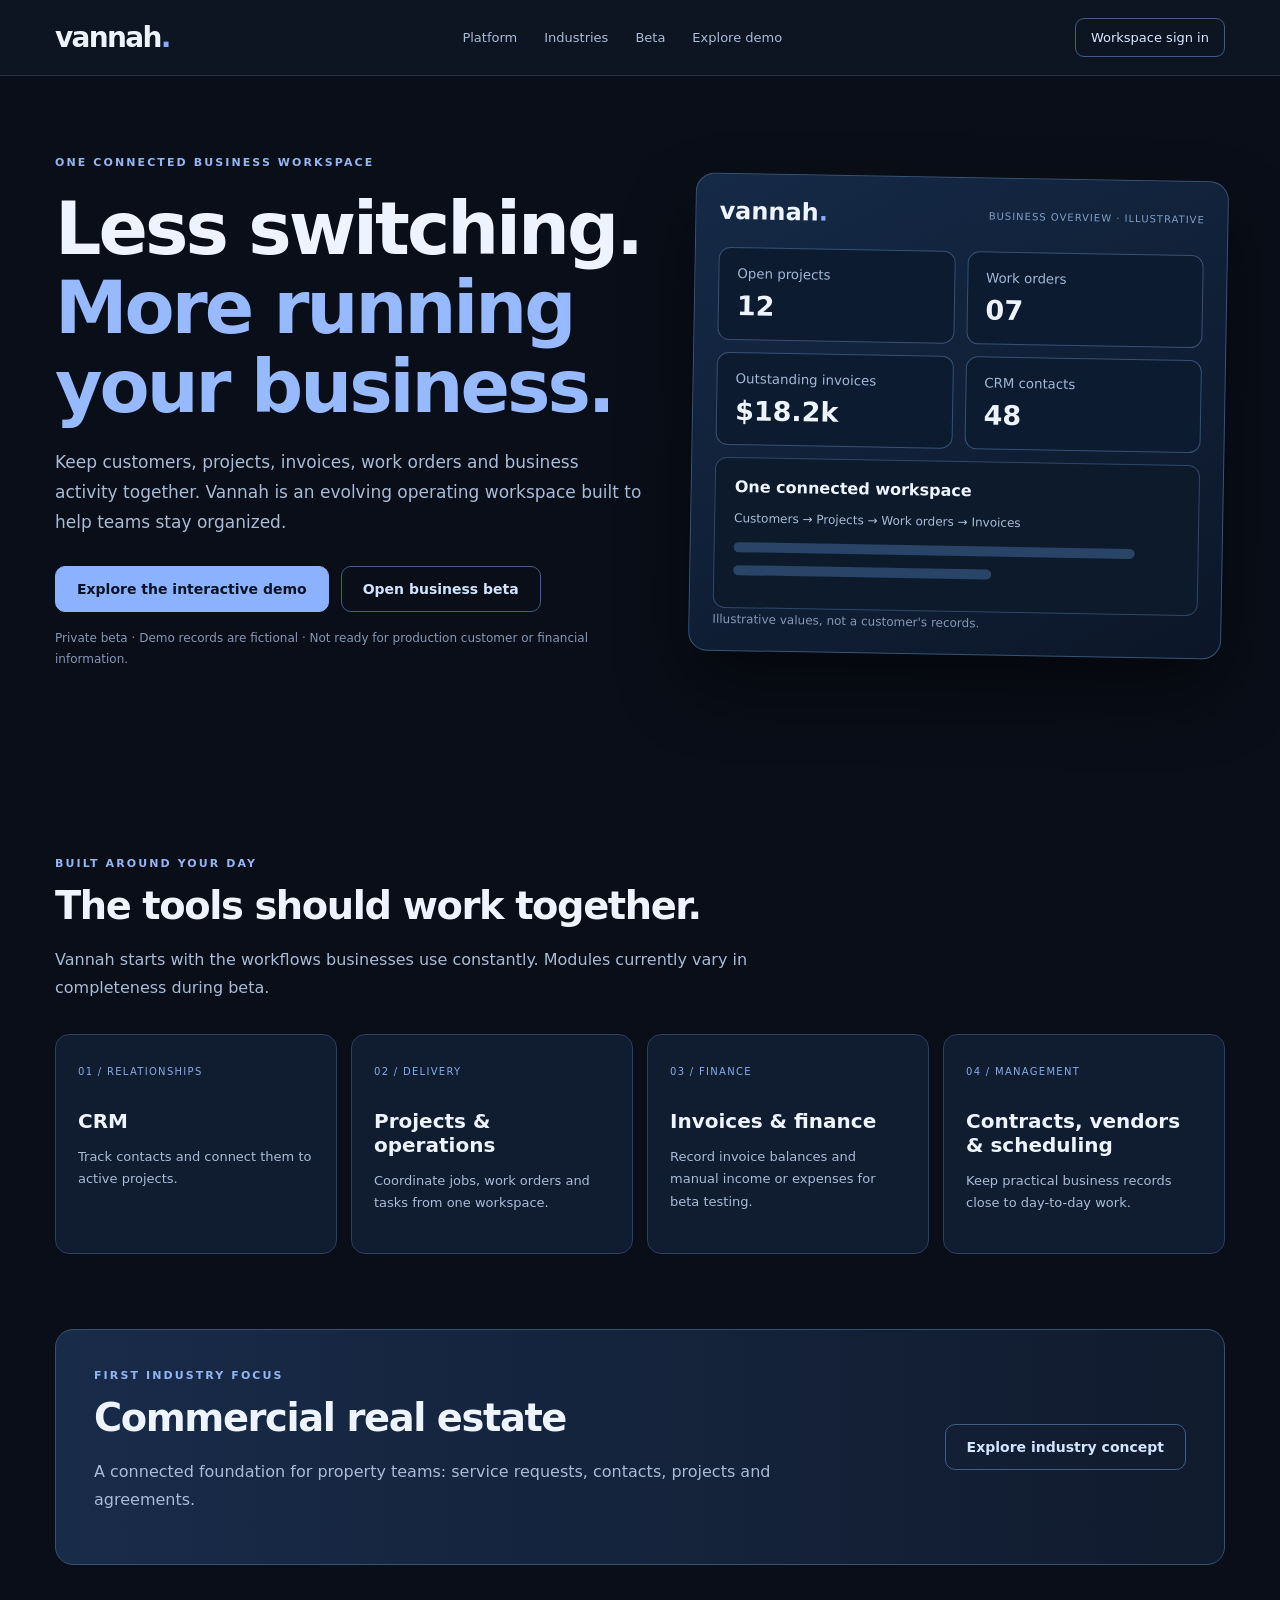
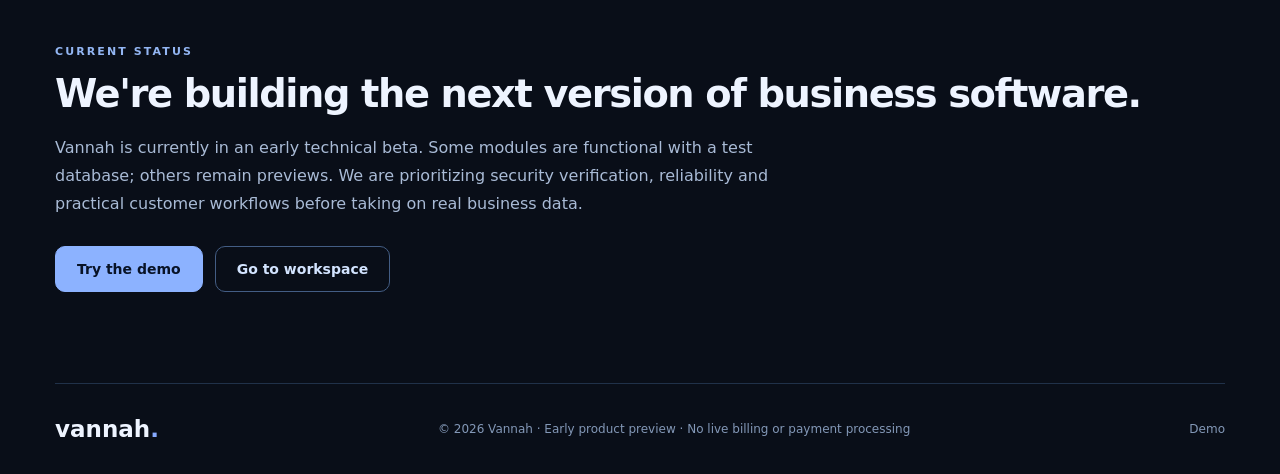
==== home.html @ e5a51d08 "Add files via upload" ====
<!DOCTYPE html><html lang="en"><head><meta charset="utf-8"><meta name="viewport" content="width=device-width,initial-scale=1"><meta name="description" content="Vannah is an emerging connected workspace for business operations, CRM, projects and finance."><title>Vannah — Your business, connected</title><link rel="stylesheet" href="site-1.7.css"></head><body>
<header class="site-nav"><a class="logo" href="home.html">vannah<span>.</span></a><nav aria-label="Main navigation"><a href="#features">Platform</a><a href="real-estate.html">Industries</a><a href="#beta">Beta</a><a href="demo.html">Explore demo</a></nav><a class="small-button" href="index.html">Workspace sign in</a></header>
<main><section class="hero wrap"><div><span class="eyebrow">ONE CONNECTED BUSINESS WORKSPACE</span><h1>Less switching.<br><em>More running your business.</em></h1><p>Keep customers, projects, invoices, work orders and business activity together. Vannah is an evolving operating workspace built to help teams stay organized.</p><div class="cta"><a class="button" href="demo.html">Explore the interactive demo</a><a class="button outline" href="index.html">Open business beta</a></div><p class="fine">Private beta · Demo records are fictional · Not ready for production customer or financial information.</p></div><div class="preview" aria-label="Illustrative dashboard"><div class="preview-top"><strong>vannah<span>.</span></strong><small>BUSINESS OVERVIEW · ILLUSTRATIVE</small></div><div class="preview-grid"><article><small>Open projects</small><b>12</b></article><article><small>Work orders</small><b>07</b></article><article><small>Outstanding invoices</small><b>$18.2k</b></article><article><small>CRM contacts</small><b>48</b></article></div><div class="preview-activity"><strong>One connected workspace</strong><p>Customers → Projects → Work orders → Invoices</p><div class="preview-line"></div><div class="preview-line short"></div></div><small class="fine">Illustrative values, not a customer's records.</small></div></section>
<section class="wrap section" id="features"><span class="eyebrow">BUILT AROUND YOUR DAY</span><h2>The tools should work together.</h2><p class="section-lead">Vannah starts with the workflows businesses use constantly. Modules currently vary in completeness during beta.</p><div class="features"><article><span>01 / RELATIONSHIPS</span><h3>CRM</h3><p>Track contacts and connect them to active projects.</p></article><article><span>02 / DELIVERY</span><h3>Projects & operations</h3><p>Coordinate jobs, work orders and tasks from one workspace.</p></article><article><span>03 / FINANCE</span><h3>Invoices & finance</h3><p>Record invoice balances and manual income or expenses for beta testing.</p></article><article><span>04 / MANAGEMENT</span><h3>Contracts, vendors & scheduling</h3><p>Keep practical business records close to day-to-day work.</p></article></div></section>
<section class="wrap band"><div><span class="eyebrow">FIRST INDUSTRY FOCUS</span><h2>Commercial real estate</h2><p>A connected foundation for property teams: service requests, contacts, projects and agreements.</p></div><a class="button outline" href="real-estate.html">Explore industry concept</a></section>
<section class="wrap section" id="beta"><span class="eyebrow">CURRENT STATUS</span><h2>We're building the next version of business software.</h2><p class="section-lead">Vannah is currently in an early technical beta. Some modules are functional with a test database; others remain previews. We are prioritizing security verification, reliability and practical customer workflows before taking on real business data.</p><div class="cta"><a class="button" href="demo.html">Try the demo</a><a class="button outline" href="index.html">Go to workspace</a></div></section></main><footer class="wrap footer"><strong>vannah<span>.</span></strong><small>© 2026 Vannah · Early product preview · No live billing or payment processing</small><a href="demo.html">Demo</a></footer></body></html>
---- site-1.7.css ----
:root{color-scheme:dark;font-family:Inter,ui-sans-serif,system-ui,-apple-system,Segoe UI,sans-serif;background:#090e18;color:#eef4ff}*{box-sizing:border-box}html{scroll-behavior:smooth}body{margin:0}a{color:inherit;text-decoration:none}.wrap{width:min(1170px,calc(100% - 48px));margin-inline:auto}.site-nav{padding:18px max(24px,calc((100vw - 1170px)/2));display:flex;gap:25px;align-items:center;justify-content:space-between;border-bottom:1px solid #22334d;background:#0d1522;flex-wrap:wrap}.logo{font-size:28px;font-weight:850;letter-spacing:-1.7px}.logo span,.preview-top span,.footer span{color:#87aaff}.site-nav nav{display:flex;gap:27px;flex-wrap:wrap}.site-nav nav a{font-size:13px;color:#a8bbd8}.site-nav nav a:hover{color:#fff}.small-button{padding:11px 15px;border-radius:9px;border:1px solid #425b83;color:#d9e8ff;font-size:13px}.hero{min-height:620px;display:grid;grid-template-columns:1.1fr 1fr;align-items:center;gap:50px;padding-top:75px;padding-bottom:95px}.hero-narrow{display:block;min-height:0;max-width:980px}.eyebrow{color:#93b6f3;font-size:11px;letter-spacing:2.1px;font-weight:800}h1{font-size:clamp(43px,5.7vw,79px);line-height:1.08;letter-spacing:-3px;margin:20px 0 22px}h1 em{font-style:normal;color:#96b9ff}h2{font-size:clamp(29px,3vw,46px);letter-spacing:-1.4px;margin:12px 0 18px}p{line-height:1.75;color:#a9bbd6}.hero p{font-size:17px;max-width:610px}.cta{display:flex;gap:12px;flex-wrap:wrap;margin:28px 0 16px}.button{display:inline-block;background:#8cb2ff;color:#081327;border-radius:10px;padding:14px 21px;font-size:14px;font-weight:800;border:1px solid #8cb2ff}.button:hover{background:#a4c5ff}.button.outline{background:transparent;color:#d3e4ff;border-color:#435d84}.button.outline:hover{background:#162944}.fine{font-size:12px!important;color:#8597b4!important}.preview{background:linear-gradient(150deg,#152a47,#0c1628);border:1px solid #385477;border-radius:19px;padding:23px;box-shadow:0 35px 70px #0007;transform:rotate(1deg)}.preview-top{display:flex;align-items:center;justify-content:space-between;gap:10px;padding-bottom:22px}.preview-top strong{font-size:24px}.preview-top small{font-size:10px;color:#829ec8;letter-spacing:1px}.preview-grid{display:grid;grid-template-columns:1fr 1fr;gap:12px}.preview-grid article{border:1px solid #365174;background:#0c1b30;padding:18px;border-radius:12px}.preview-grid small{display:block;color:#a1b7d6}.preview-grid b{font-size:27px;display:block;margin-top:9px}.preview-activity{background:#0d1a2c;border:1px solid #2f4769;padding:19px;border-radius:12px;margin-top:12px}.preview-activity p{font-size:12px}.preview-line{height:10px;border-radius:10px;background:#294466;width:90%;margin:13px 0}.preview-line.short{width:58%}.section{padding:75px 0}.section-lead{max-width:750px}.features{display:grid;grid-template-columns:repeat(4,1fr);gap:14px;margin-top:32px}.features article{padding:25px 22px;border-radius:14px;border:1px solid #2b4160;background:#101c30}.features article span{font-size:10px;letter-spacing:1.3px;color:#88abe7}.features article h3{margin:30px 0 10px;font-size:20px}.features article p{font-size:13px}.band{background:linear-gradient(90deg,#182b49,#111b2e);border:1px solid #365173;border-radius:18px;padding:34px 38px;display:flex;align-items:center;justify-content:space-between;gap:20px;flex-wrap:wrap}.band p{max-width:690px}.footer{border-top:1px solid #203149;display:flex;justify-content:space-between;gap:16px;align-items:center;padding:32px 0;flex-wrap:wrap}.footer strong{font-size:23px}.footer small,.footer a{font-size:12px;color:#8398b7}@media(max-width:930px){.hero{grid-template-columns:1fr;gap:35px}.features{grid-template-columns:repeat(2,1fr)}}@media(max-width:600px){.wrap{width:min(100% - 32px,1170px)}.features{grid-template-columns:1fr}.site-nav nav{order:3;width:100%;justify-content:space-between;gap:14px}.site-nav{padding:17px}.hero{padding-top:45px;padding-bottom:65px}h1{letter-spacing:-1.5px}.band{padding:23px}}
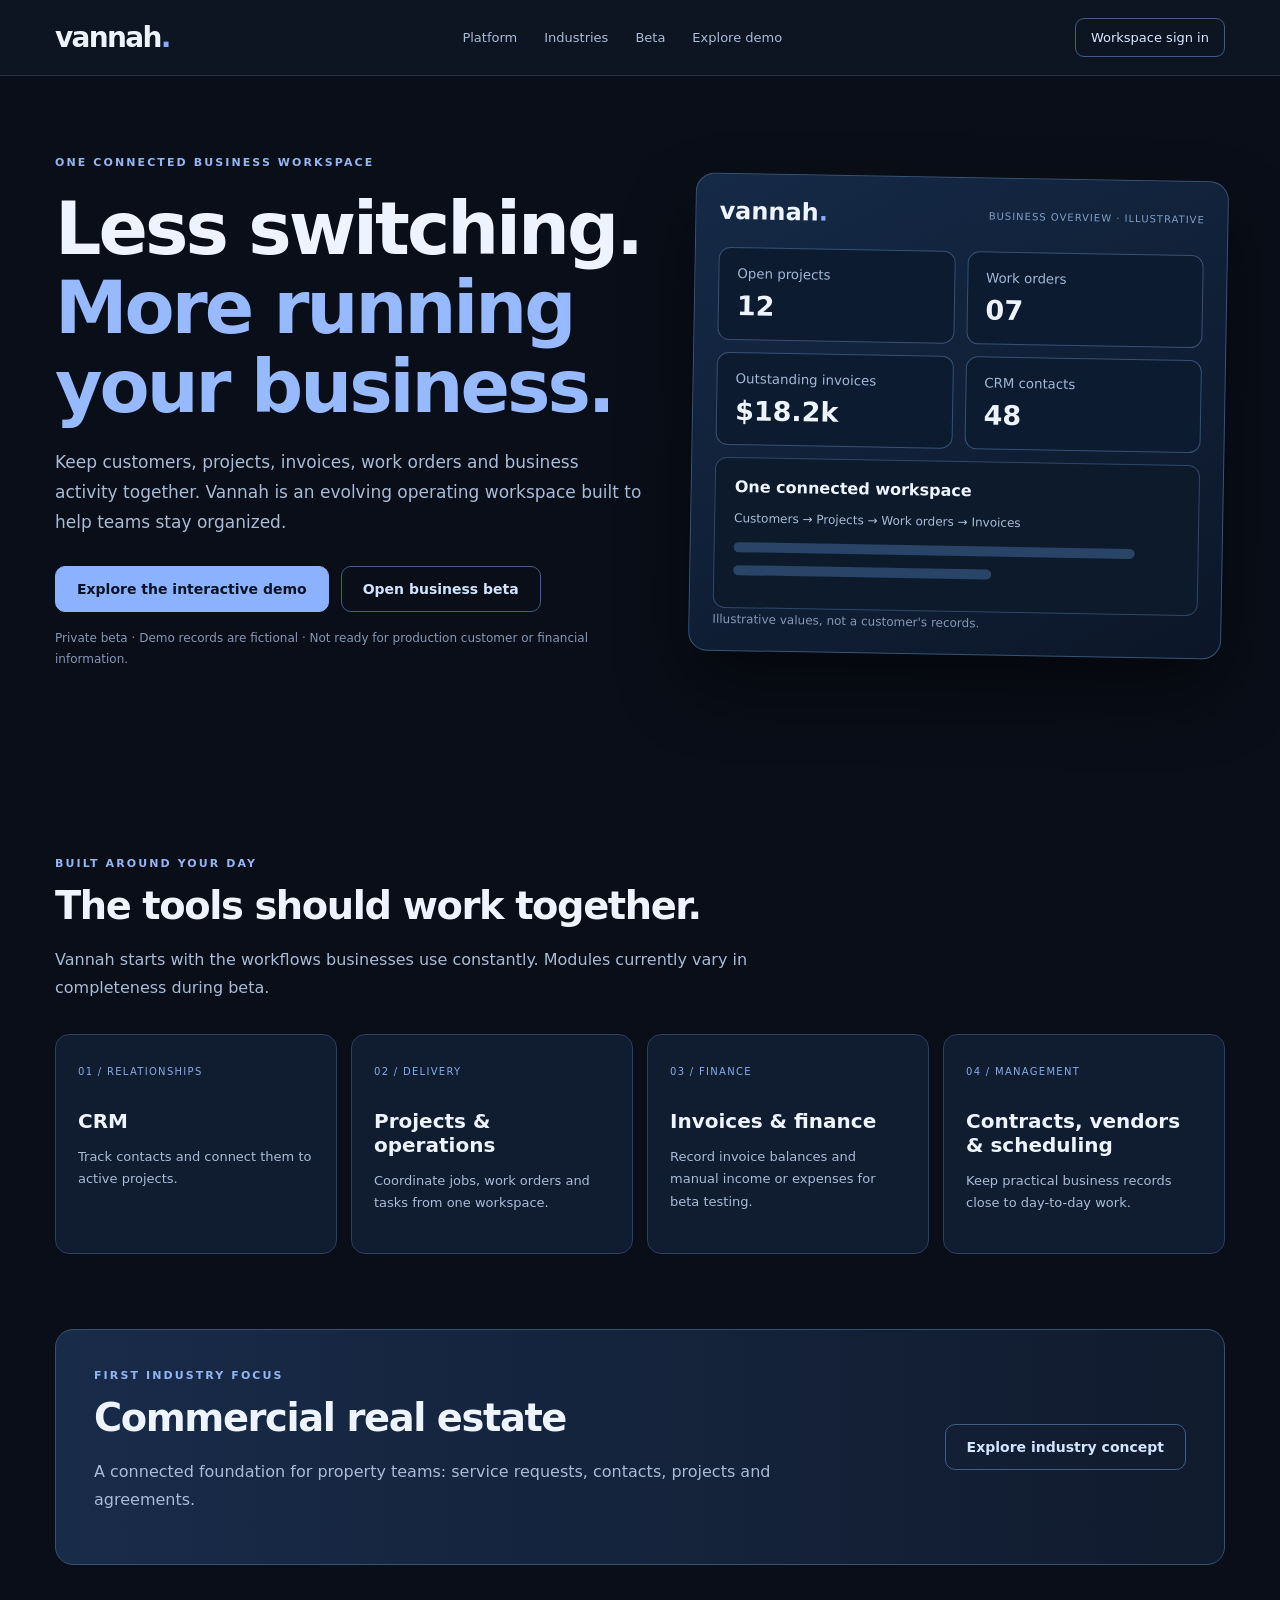
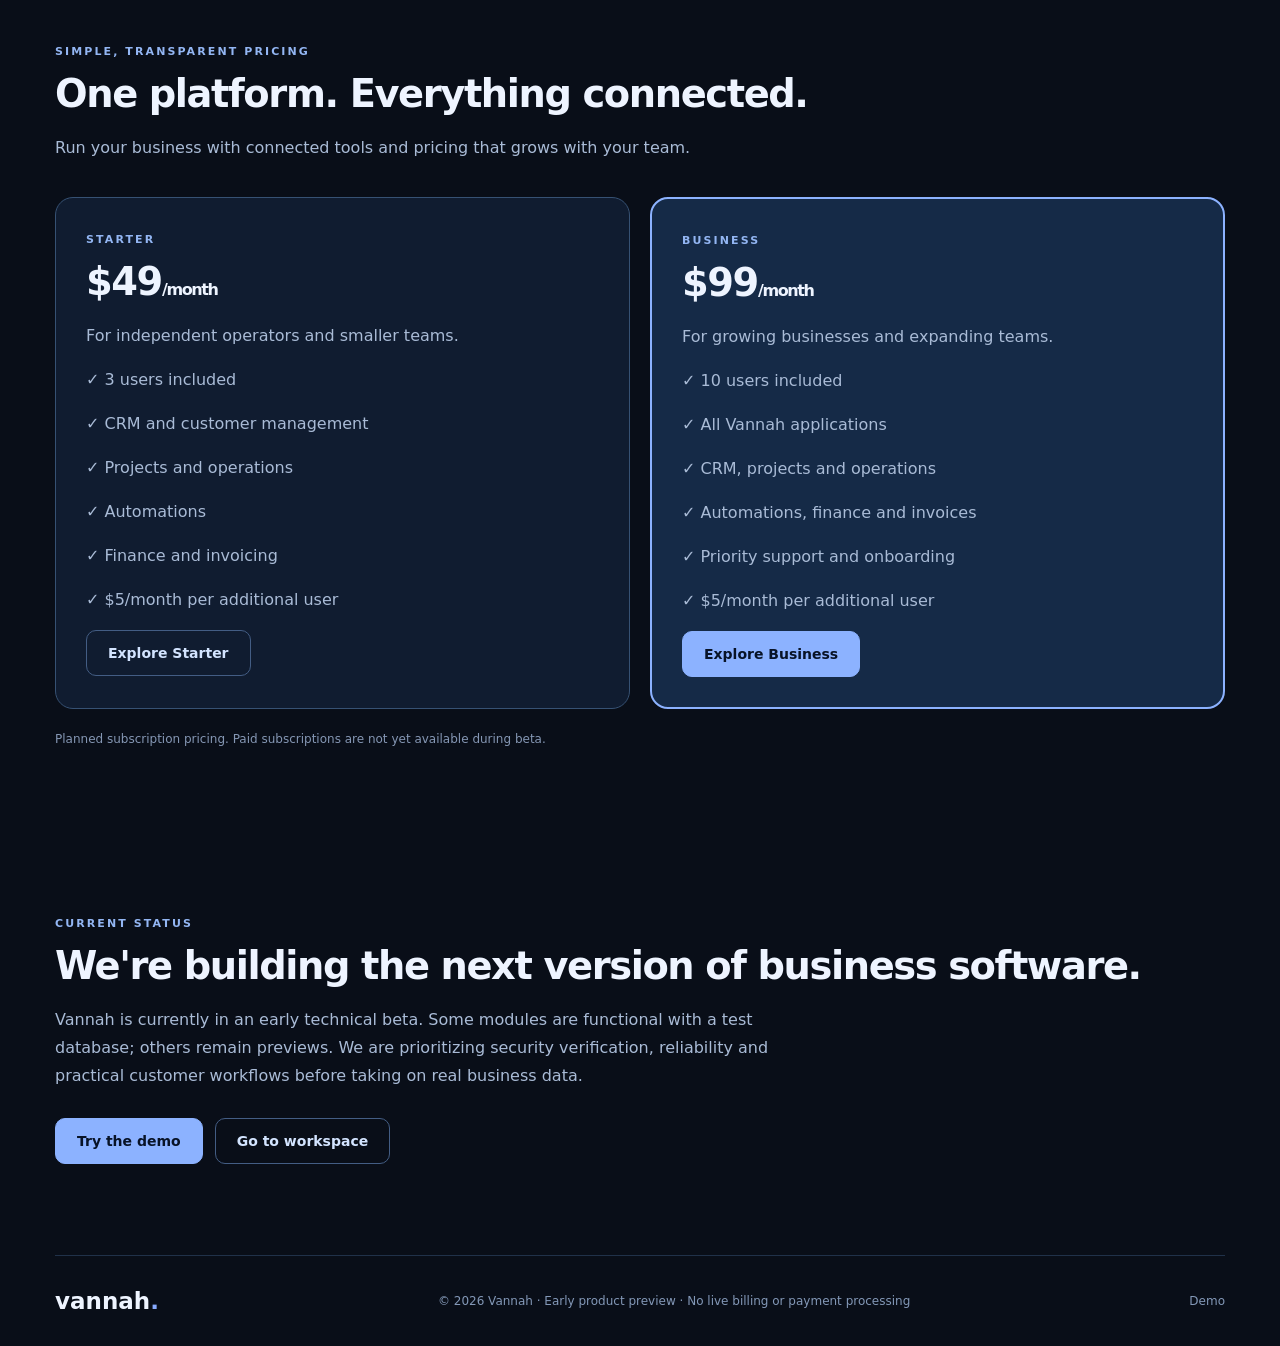
==== commit 929c1a3e: "Update home.html" ====
--- a/home.html
+++ b/home.html
@@ -3,4 +3,47 @@
 <main><section class="hero wrap"><div><span class="eyebrow">ONE CONNECTED BUSINESS WORKSPACE</span><h1>Less switching.<br><em>More running your business.</em></h1><p>Keep customers, projects, invoices, work orders and business activity together. Vannah is an evolving operating workspace built to help teams stay organized.</p><div class="cta"><a class="button" href="demo.html">Explore the interactive demo</a><a class="button outline" href="index.html">Open business beta</a></div><p class="fine">Private beta · Demo records are fictional · Not ready for production customer or financial information.</p></div><div class="preview" aria-label="Illustrative dashboard"><div class="preview-top"><strong>vannah<span>.</span></strong><small>BUSINESS OVERVIEW · ILLUSTRATIVE</small></div><div class="preview-grid"><article><small>Open projects</small><b>12</b></article><article><small>Work orders</small><b>07</b></article><article><small>Outstanding invoices</small><b>$18.2k</b></article><article><small>CRM contacts</small><b>48</b></article></div><div class="preview-activity"><strong>One connected workspace</strong><p>Customers → Projects → Work orders → Invoices</p><div class="preview-line"></div><div class="preview-line short"></div></div><small class="fine">Illustrative values, not a customer's records.</small></div></section>
 <section class="wrap section" id="features"><span class="eyebrow">BUILT AROUND YOUR DAY</span><h2>The tools should work together.</h2><p class="section-lead">Vannah starts with the workflows businesses use constantly. Modules currently vary in completeness during beta.</p><div class="features"><article><span>01 / RELATIONSHIPS</span><h3>CRM</h3><p>Track contacts and connect them to active projects.</p></article><article><span>02 / DELIVERY</span><h3>Projects & operations</h3><p>Coordinate jobs, work orders and tasks from one workspace.</p></article><article><span>03 / FINANCE</span><h3>Invoices & finance</h3><p>Record invoice balances and manual income or expenses for beta testing.</p></article><article><span>04 / MANAGEMENT</span><h3>Contracts, vendors & scheduling</h3><p>Keep practical business records close to day-to-day work.</p></article></div></section>
 <section class="wrap band"><div><span class="eyebrow">FIRST INDUSTRY FOCUS</span><h2>Commercial real estate</h2><p>A connected foundation for property teams: service requests, contacts, projects and agreements.</p></div><a class="button outline" href="real-estate.html">Explore industry concept</a></section>
+
+<section class="wrap section" id="pricing">
+  <span class="eyebrow">SIMPLE, TRANSPARENT PRICING</span>
+  <h2>One platform. Everything connected.</h2>
+  <p class="section-lead">
+    Run your business with connected tools and pricing
+    that grows with your team.
+  </p>
+
+  <div style="display:grid;grid-template-columns:repeat(auto-fit,minmax(min(100%,280px),1fr));gap:20px;margin-top:35px;">
+
+    <article style="background:#101c30;border:1px solid #365173;border-radius:18px;padding:30px;">
+      <span class="eyebrow">STARTER</span>
+      <h2>$49<small style="font-size:16px;">/month</small></h2>
+      <p>For independent operators and smaller teams.</p>
+      <p>✓ 3 users included</p>
+      <p>✓ CRM and customer management</p>
+      <p>✓ Projects and operations</p>
+      <p>✓ Automations</p>
+      <p>✓ Finance and invoicing</p>
+      <p>✓ $5/month per additional user</p>
+      <a href="demo.html" class="button outline">Explore Starter</a>
+    </article>
+
+    <article style="background:#152a47;border:2px solid #8cb2ff;border-radius:18px;padding:30px;">
+      <span class="eyebrow">BUSINESS</span>
+      <h2>$99<small style="font-size:16px;">/month</small></h2>
+      <p>For growing businesses and expanding teams.</p>
+      <p>✓ 10 users included</p>
+      <p>✓ All Vannah applications</p>
+      <p>✓ CRM, projects and operations</p>
+      <p>✓ Automations, finance and invoices</p>
+      <p>✓ Priority support and onboarding</p>
+      <p>✓ $5/month per additional user</p>
+      <a href="demo.html" class="button">Explore Business</a>
+    </article>
+
+  </div>
+  <p class="fine" style="margin-top:20px;">
+    Planned subscription pricing. Paid subscriptions
+    are not yet available during beta.
+  </p>
+</section>
 <section class="wrap section" id="beta"><span class="eyebrow">CURRENT STATUS</span><h2>We're building the next version of business software.</h2><p class="section-lead">Vannah is currently in an early technical beta. Some modules are functional with a test database; others remain previews. We are prioritizing security verification, reliability and practical customer workflows before taking on real business data.</p><div class="cta"><a class="button" href="demo.html">Try the demo</a><a class="button outline" href="index.html">Go to workspace</a></div></section></main><footer class="wrap footer"><strong>vannah<span>.</span></strong><small>© 2026 Vannah · Early product preview · No live billing or payment processing</small><a href="demo.html">Demo</a></footer></body></html>
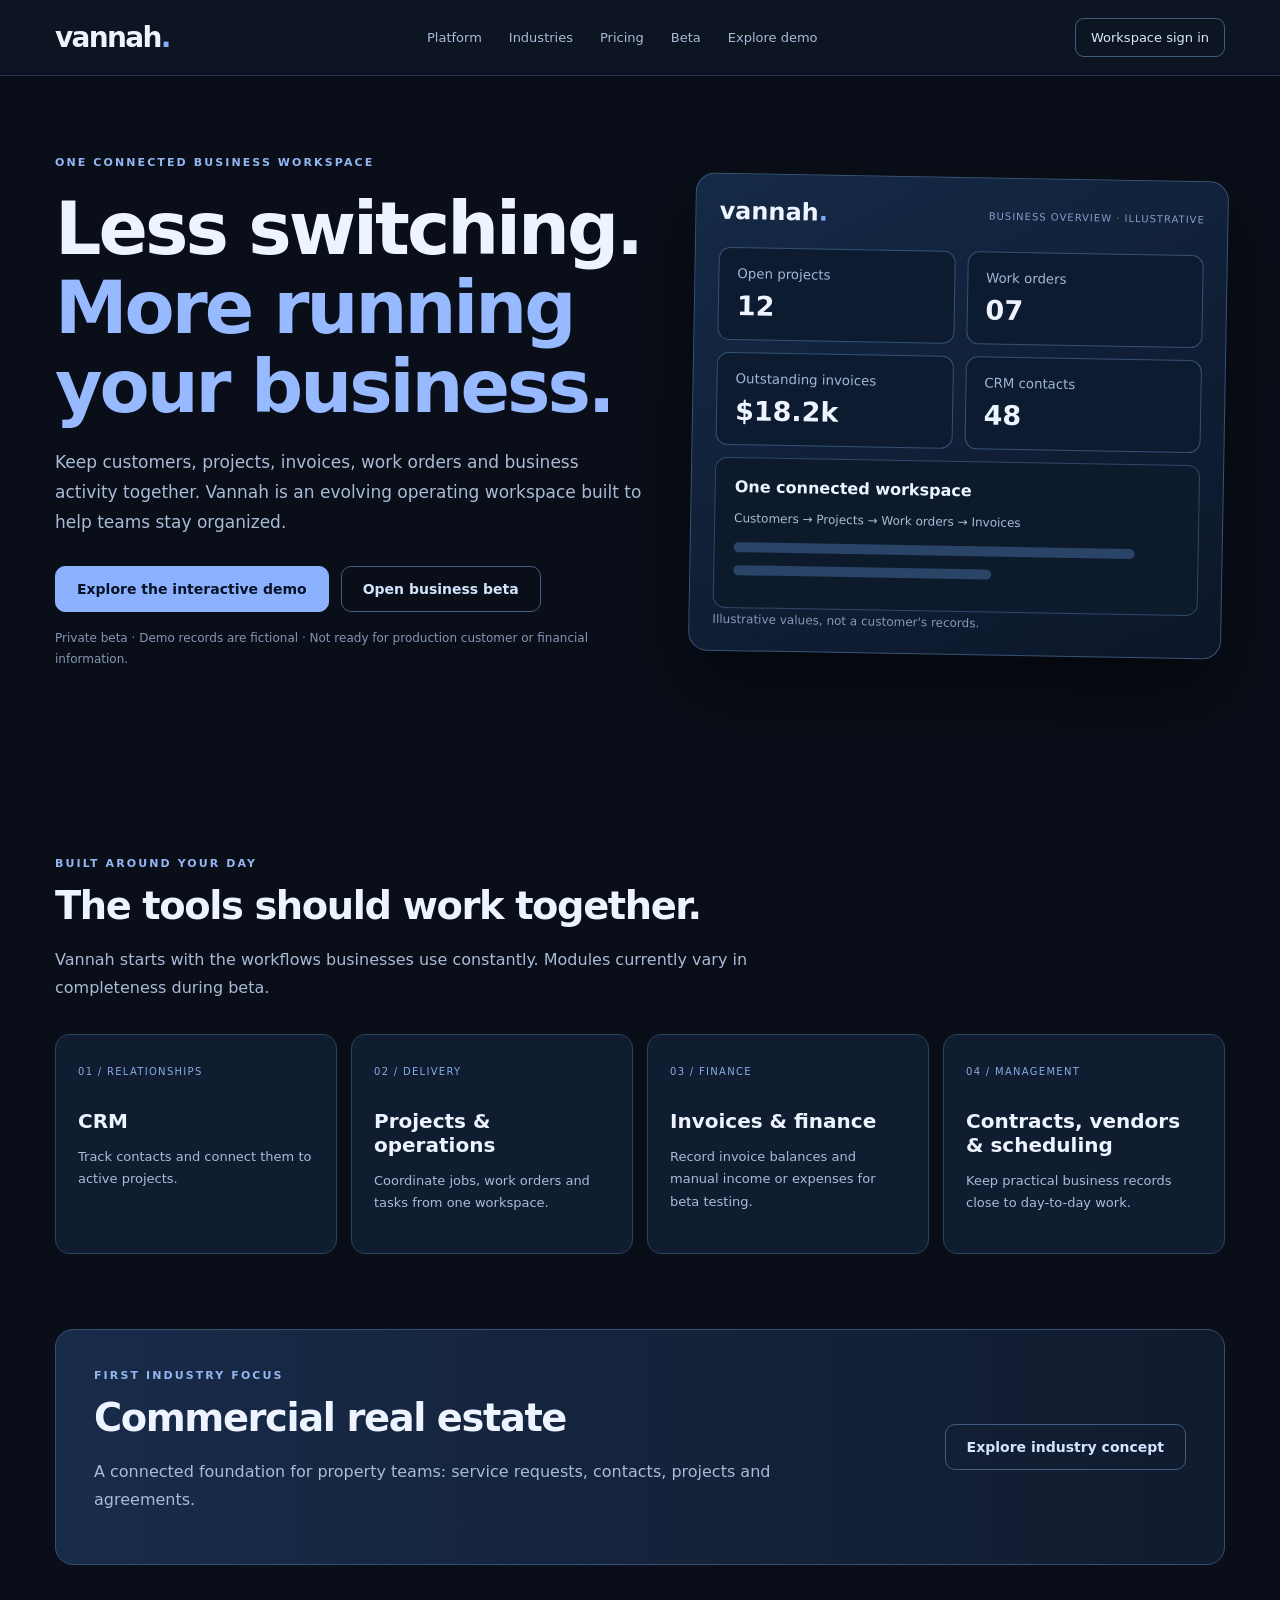
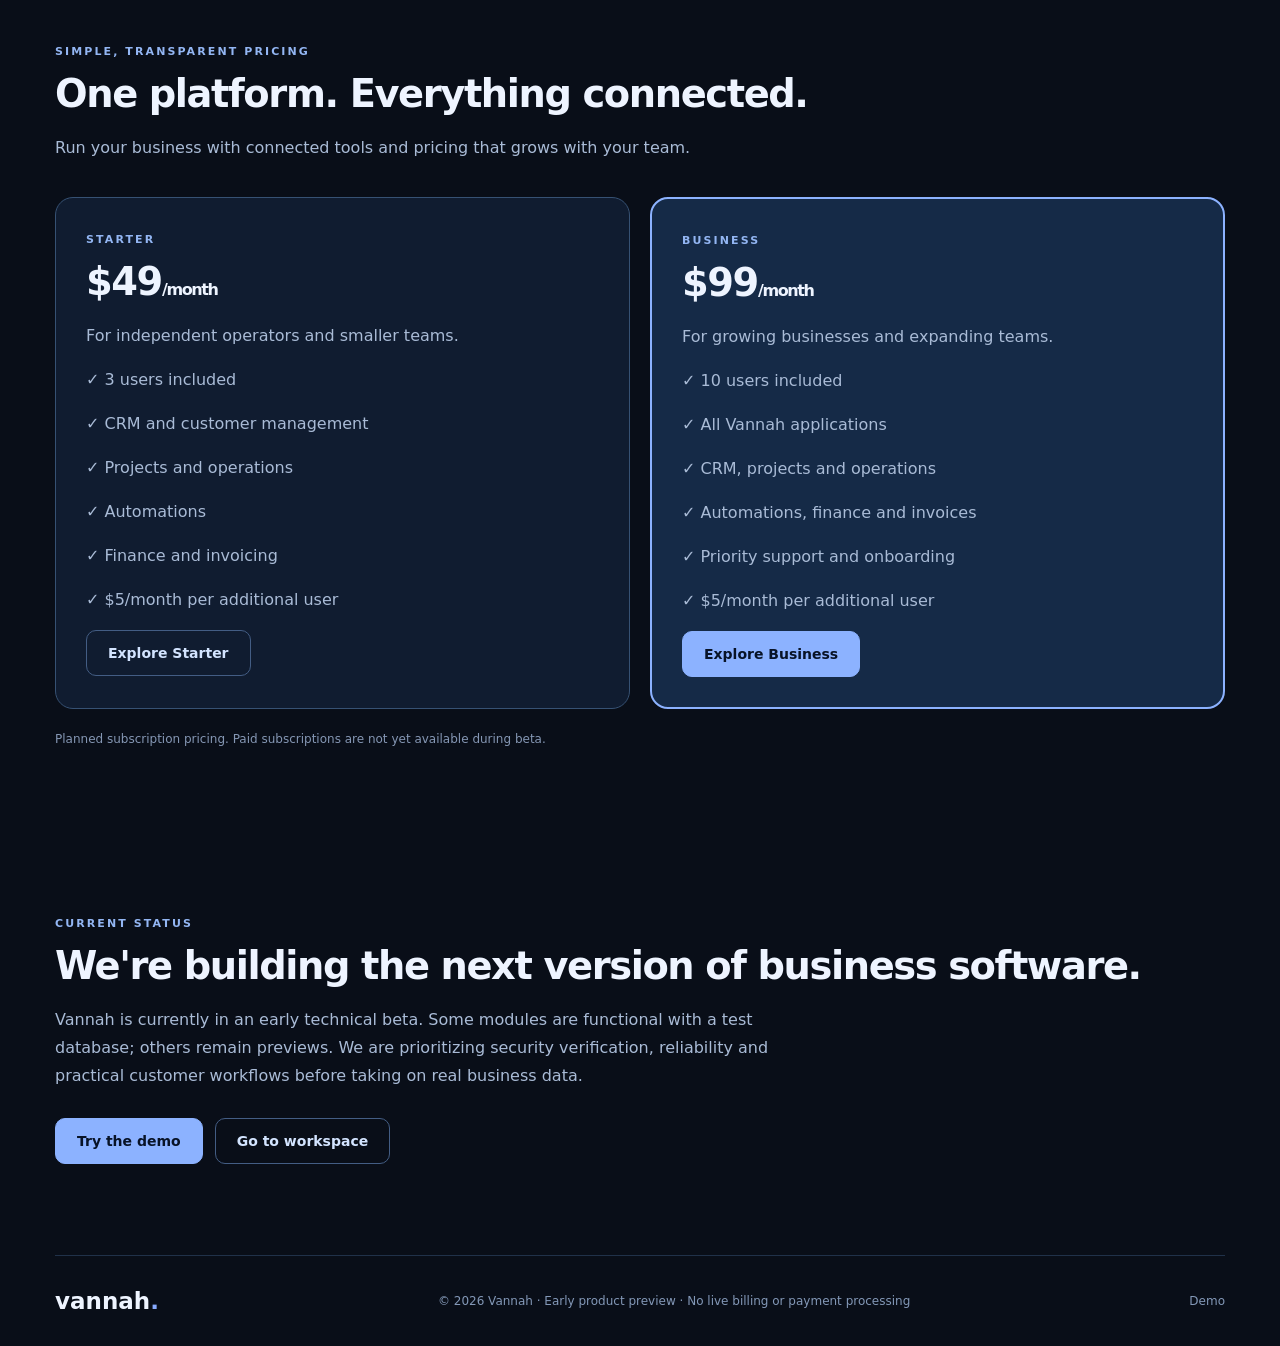
==== commit 46e9a7c3: "Update home.html" ====
--- a/home.html
+++ b/home.html
@@ -1,5 +1,5 @@
 <!DOCTYPE html><html lang="en"><head><meta charset="utf-8"><meta name="viewport" content="width=device-width,initial-scale=1"><meta name="description" content="Vannah is an emerging connected workspace for business operations, CRM, projects and finance."><title>Vannah — Your business, connected</title><link rel="stylesheet" href="site-1.7.css"></head><body>
-<header class="site-nav"><a class="logo" href="home.html">vannah<span>.</span></a><nav aria-label="Main navigation"><a href="#features">Platform</a><a href="real-estate.html">Industries</a><a href="#beta">Beta</a><a href="demo.html">Explore demo</a></nav><a class="small-button" href="index.html">Workspace sign in</a></header>
+<header class="site-nav"><a class="logo" href="home.html">vannah<span>.</span></a><nav aria-label="Main navigation"><a href="#features">Platform</a><a href="real-estate.html">Industries</a><a href="#pricing">Pricing</a><a href="#beta">Beta</a><a href="demo.html">Explore demo</a></nav><a class="small-button" href="index.html">Workspace sign in</a></header>
 <main><section class="hero wrap"><div><span class="eyebrow">ONE CONNECTED BUSINESS WORKSPACE</span><h1>Less switching.<br><em>More running your business.</em></h1><p>Keep customers, projects, invoices, work orders and business activity together. Vannah is an evolving operating workspace built to help teams stay organized.</p><div class="cta"><a class="button" href="demo.html">Explore the interactive demo</a><a class="button outline" href="index.html">Open business beta</a></div><p class="fine">Private beta · Demo records are fictional · Not ready for production customer or financial information.</p></div><div class="preview" aria-label="Illustrative dashboard"><div class="preview-top"><strong>vannah<span>.</span></strong><small>BUSINESS OVERVIEW · ILLUSTRATIVE</small></div><div class="preview-grid"><article><small>Open projects</small><b>12</b></article><article><small>Work orders</small><b>07</b></article><article><small>Outstanding invoices</small><b>$18.2k</b></article><article><small>CRM contacts</small><b>48</b></article></div><div class="preview-activity"><strong>One connected workspace</strong><p>Customers → Projects → Work orders → Invoices</p><div class="preview-line"></div><div class="preview-line short"></div></div><small class="fine">Illustrative values, not a customer's records.</small></div></section>
 <section class="wrap section" id="features"><span class="eyebrow">BUILT AROUND YOUR DAY</span><h2>The tools should work together.</h2><p class="section-lead">Vannah starts with the workflows businesses use constantly. Modules currently vary in completeness during beta.</p><div class="features"><article><span>01 / RELATIONSHIPS</span><h3>CRM</h3><p>Track contacts and connect them to active projects.</p></article><article><span>02 / DELIVERY</span><h3>Projects & operations</h3><p>Coordinate jobs, work orders and tasks from one workspace.</p></article><article><span>03 / FINANCE</span><h3>Invoices & finance</h3><p>Record invoice balances and manual income or expenses for beta testing.</p></article><article><span>04 / MANAGEMENT</span><h3>Contracts, vendors & scheduling</h3><p>Keep practical business records close to day-to-day work.</p></article></div></section>
 <section class="wrap band"><div><span class="eyebrow">FIRST INDUSTRY FOCUS</span><h2>Commercial real estate</h2><p>A connected foundation for property teams: service requests, contacts, projects and agreements.</p></div><a class="button outline" href="real-estate.html">Explore industry concept</a></section>
